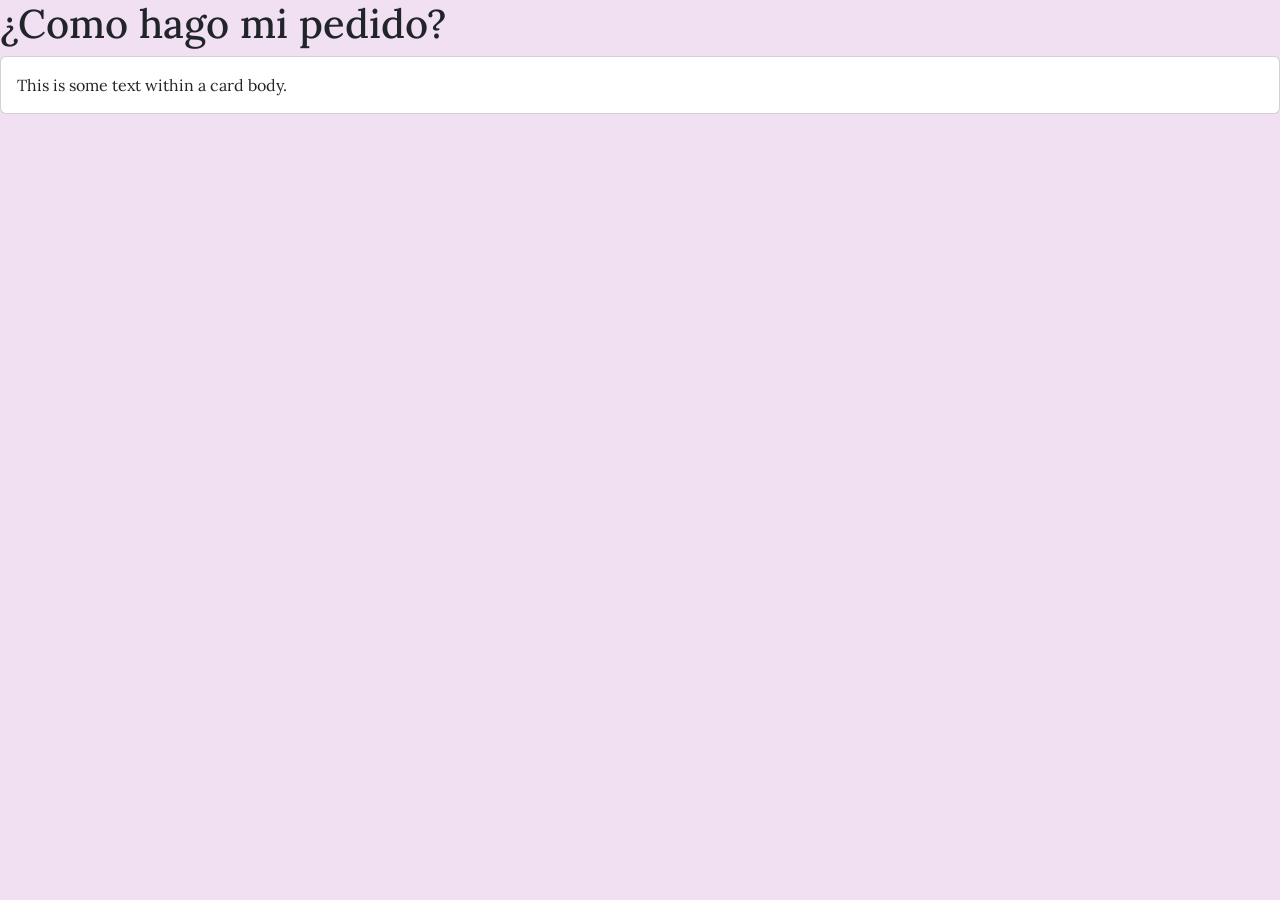
==== como-comprar.html @ d0961296 "Actualizacion" ====
<!DOCTYPE html>
<html lang="en">
    <!-- LO QUE NO SE VE -->
    <head bg-color>
        <meta charset="UTF-8">
        <meta name="viewport" content="width=device-width, initial-scale=1.0">

        <!-- BOOTSTRAP -->
        <link href="https://cdn.jsdelivr.net/npm/bootstrap@5.3.0/dist/css/bootstrap.min.css" rel="stylesheet">

        <!-- MI CSS -->
        <link rel="stylesheet" href="css/style.css">

        <!-- FUENTE TITULO -->
        <link rel="preconnect" href="https://fonts.googleapis.com">
        <link rel="preconnect" href="https://fonts.gstatic.com" crossorigin>
        <link href="https://fonts.googleapis.com/css2?family=Emilys+Candy&display=swap" rel="stylesheet">

        <!-- FUENTE GENERAL -->
        <link rel="preconnect" href="https://fonts.googleapis.com">
        <link rel="preconnect" href="https://fonts.gstatic.com" crossorigin>
        <link href="https://fonts.googleapis.com/css2?family=Lora:ital,wght@0,400..700;1,400..700&display=swap" rel="stylesheet">

        <title>¿Como comprar?</title>
    </head>

    <!-- LO QUE SE VE -->
    <body class="bg-color">
        <h1>¿Como hago mi pedido?</h1>
        <div class="card">
            <div class="card-body">
                This is some text within a card body.
            </div>
</div>
    </body>
</html>
---- css/style.css ----
/* FUENTE GENERAL */
:root {
    --bs-body-font-family: 'Lora', serif;
}

body {
    font-family: var(--bs-body-font-family);
}

/* FUENTE DEL TITULO */
.fuente-titulo {
    font-family: 'Emilys Candy', static;
}

/* BACKGROUND COLOR */
.bg-color{
    background-color: #F1E0F1;
}


/* COLOR SECUNDARIO */
.c-secundary {
    background-color: #E4C8E7;
}

.c-dropdown {
    background-color: #F2E8EE;
}

.c-footer {
    background-color: #231328;
}

.click:focus {
    background-color: white;
}

.t-color:focus {
    color: black;
}
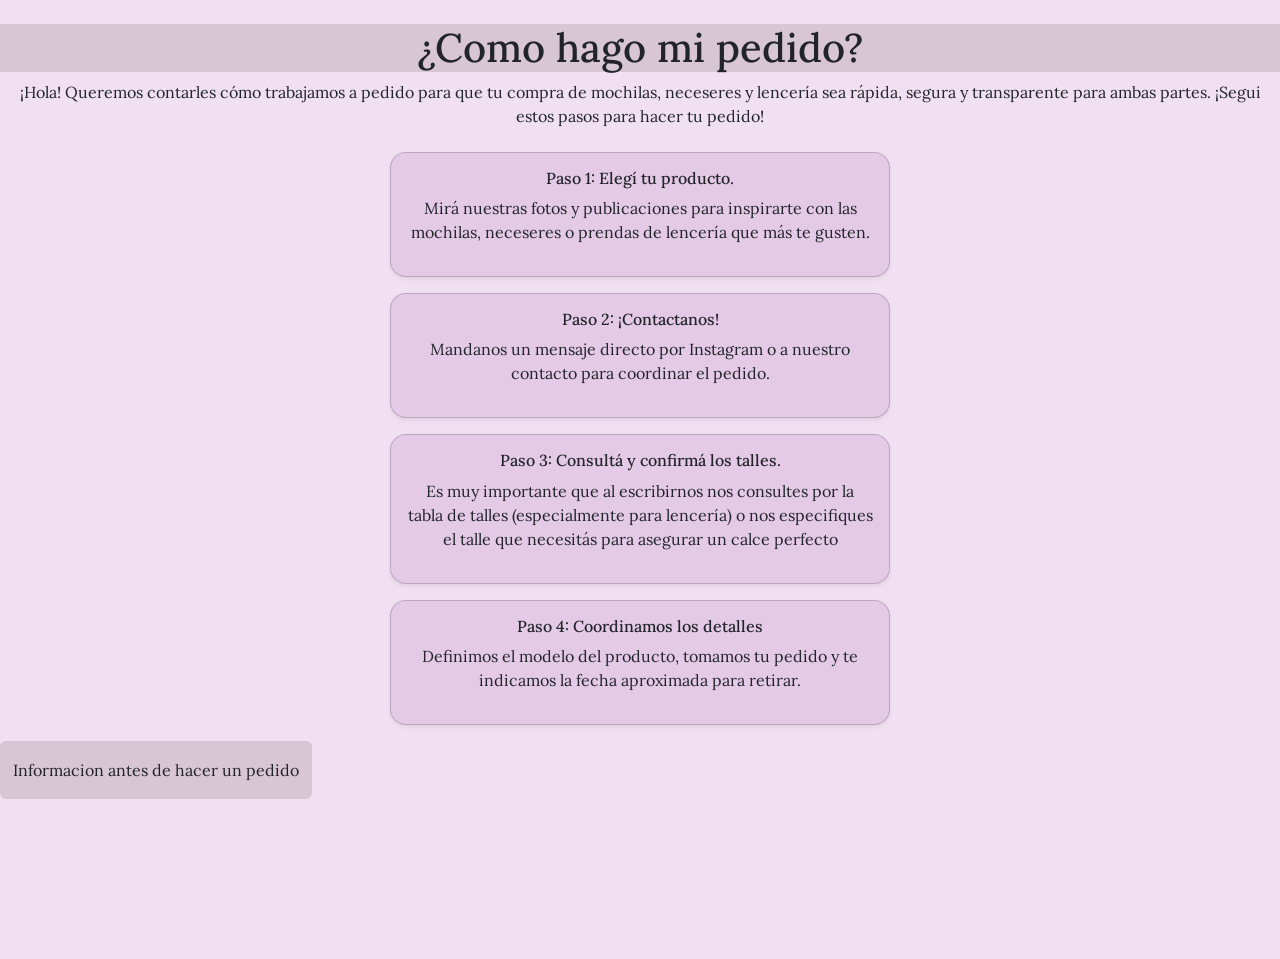
==== commit 0e3b4af8: "Actualizacion Nueva" ====
--- a/como-comprar.html
+++ b/como-comprar.html
@@ -25,12 +25,69 @@
     </head>
 
     <!-- LO QUE SE VE -->
-    <body class="bg-color">
-        <h1>¿Como hago mi pedido?</h1>
-        <div class="card">
-            <div class="card-body">
-                This is some text within a card body.
+    <body class="bg-color py-4">
+        <div>
+            <h1 class="text-center c-compras">¿Como hago mi pedido?</h1>
+            <p class="fs-6 text-center"> ¡Hola! Queremos contarles cómo trabajamos a pedido para que tu compra de mochilas, neceseres y lencería sea rápida, segura y transparente para ambas partes. ¡Segui estos pasos para hacer tu pedido!
+            </p>
+        </div>
+
+
+        <!-- Pasos para comprar -->
+        <section>
+            <div class="mt-4">
+
+                <!-- Paso 1 -->
+                <div class="card rounded-4 shadow-sm mb-3 mx-auto c-secundary" style="max-width: 500px;">
+                    <div class="card-body">
+                        <h6 class="text-center">Paso 1: Elegí tu producto. </h6>
+                        <p class="fs-6 text-center">Mirá nuestras fotos y publicaciones para inspirarte con las mochilas, neceseres o prendas de lencería que más te gusten.</p>
+                    </div>
+                    </div>
+
+                <!-- Paso 2 -->
+                <div class="card rounded-4 shadow-sm mb-3 mx-auto c-secundary" style="max-width: 500px;">
+                    <div class="card-body">
+                        <h6 class="text-center">Paso 2: ¡Contactanos! </h6>
+                        <p class="fs-6 text-center">Mandanos un mensaje directo por Instagram o a nuestro contacto para coordinar el pedido.</p>
+                    </div>
+                </div>
+                <!-- Paso 3 -->
+                <div class="card rounded-4 shadow-sm mb-3 mx-auto c-secundary" style="max-width: 500px;">
+                    <div class="card-body">
+                        <h6 class="text-center">Paso 3: Consultá y confirmá los talles. </h6>
+                        <p class="fs-6 text-center">Es muy importante que al escribirnos nos consultes por la tabla de talles (especialmente para lencería) o nos especifiques el talle que necesitás para asegurar un calce perfecto</p>
+                    </div>
+                </div>
+        
+
+                <!-- Paso 4 -->
+                <div class="card rounded-4 shadow-sm mb-3 mx-auto c-secundary" style="max-width: 500px;">
+                    <div class="card-body">
+                        <h6 class="text-center">Paso 4: Coordinamos los detalles </h6>
+                        <p class="fs-6 text-center"> Definimos el modelo del producto, tomamos tu pedido y te indicamos la fecha aproximada para retirar. </p>
+                    </div>
+                </div>
             </div>
-</div>
+        </section>
+
+        <!-- Condiciones para concretar la compra -->
+        <section>
+            <p>
+                <button class="btn py-3 c-compras" type="button" data-bs-toggle="collapse" data-bs-target="#collapseWidthExample" aria-expanded="false" aria-controls="collapseWidthExample">Informacion antes de hacer un pedido</button>
+            </p>
+            <div style="min-height: 120px;">
+                <div class="collapse collapse-horizontal" id="collapseWidthExample">
+                    <div class="card card-body" style="width: 600px;">
+                        Para confirmar la compra e iniciar la confección solicitamos una seña del 50%. Tené en cuenta que la seña congela el precio y no es reembolsable en caso de cancelación por parte del cliente, ya que con ella compramos los insumos para tu pedido. 
+                        Una vez listo tu producto, te avisamos para que saldes el 50% restante y coordinemos el retiro. (Los productos se entregan únicamente con el pago del total abonado).
+                        ¡Escribinos por privado y empezamos a armar tu pedido!
+                    </div>
+                </div>
+            </div>
+        </section>
+
+        <script src="https://cdn.jsdelivr.net/npm/bootstrap@5.3.3/dist/js/bootstrap.bundle.min.js" integrity="sha384-YvpcrYf0tY3lHB60NNkmXc5s9fDVZLESaAA55NDzOxhy9GkcIdslK1eN7N6jIeHz" crossorigin="anonymous"></script>
+    </body>
     </body>
 </html>
--- a/css/style.css
+++ b/css/style.css
@@ -20,7 +20,7 @@
 
 /* COLOR SECUNDARIO */
 .c-secundary {
-    background-color: #E4C8E7;
+    background-color: hsl(294, 39%, 85%); 
 }
 
 .c-dropdown {
@@ -31,6 +31,9 @@
     background-color: #231328;
 }
 
+.c-compras{
+    background-color: #D9C6D5;
+}
 .click:focus {
     background-color: white;
 }
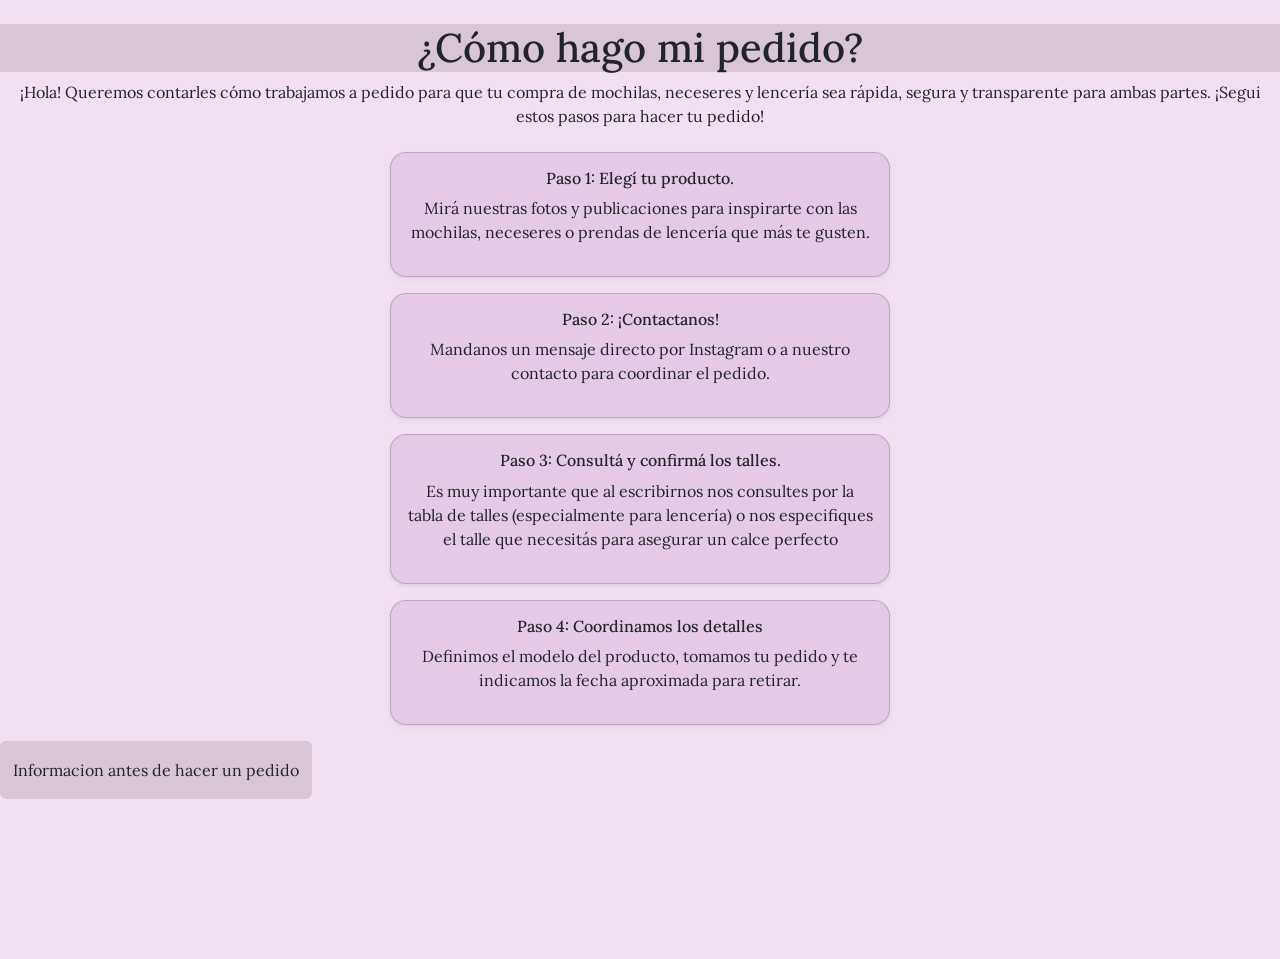
==== commit c1aed3d2: "Nueva Actualizacion" ====
--- a/como-comprar.html
+++ b/como-comprar.html
@@ -21,13 +21,13 @@
         <link rel="preconnect" href="https://fonts.gstatic.com" crossorigin>
         <link href="https://fonts.googleapis.com/css2?family=Lora:ital,wght@0,400..700;1,400..700&display=swap" rel="stylesheet">
 
-        <title>¿Como comprar?</title>
+        <title>¿Cómo comprar?</title>
     </head>
 
     <!-- LO QUE SE VE -->
     <body class="bg-color py-4">
         <div>
-            <h1 class="text-center c-compras">¿Como hago mi pedido?</h1>
+            <h1 class="text-center c-compras">¿Cómo hago mi pedido?</h1>
             <p class="fs-6 text-center"> ¡Hola! Queremos contarles cómo trabajamos a pedido para que tu compra de mochilas, neceseres y lencería sea rápida, segura y transparente para ambas partes. ¡Segui estos pasos para hacer tu pedido!
             </p>
         </div>
@@ -74,11 +74,11 @@
         <!-- Condiciones para concretar la compra -->
         <section>
             <p>
-                <button class="btn py-3 c-compras" type="button" data-bs-toggle="collapse" data-bs-target="#collapseWidthExample" aria-expanded="false" aria-controls="collapseWidthExample">Informacion antes de hacer un pedido</button>
+                <button class="btn py-3 c-compras border-1" type="button" data-bs-toggle="collapse" data-bs-target="#collapseWidthExample" aria-expanded="false" aria-controls="collapseWidthExample">Informacion antes de hacer un pedido</button>
             </p>
             <div style="min-height: 120px;">
                 <div class="collapse collapse-horizontal" id="collapseWidthExample">
-                    <div class="card card-body" style="width: 600px;">
+                    <div class="card card-body mw-100g c-compras">
                         Para confirmar la compra e iniciar la confección solicitamos una seña del 50%. Tené en cuenta que la seña congela el precio y no es reembolsable en caso de cancelación por parte del cliente, ya que con ella compramos los insumos para tu pedido. 
                         Una vez listo tu producto, te avisamos para que saldes el 50% restante y coordinemos el retiro. (Los productos se entregan únicamente con el pago del total abonado).
                         ¡Escribinos por privado y empezamos a armar tu pedido!
--- a/css/style.css
+++ b/css/style.css
@@ -1,3 +1,7 @@
+html {
+    scroll-behavior: smooth;
+}
+
 /* FUENTE GENERAL */
 :root {
     --bs-body-font-family: 'Lora', serif;
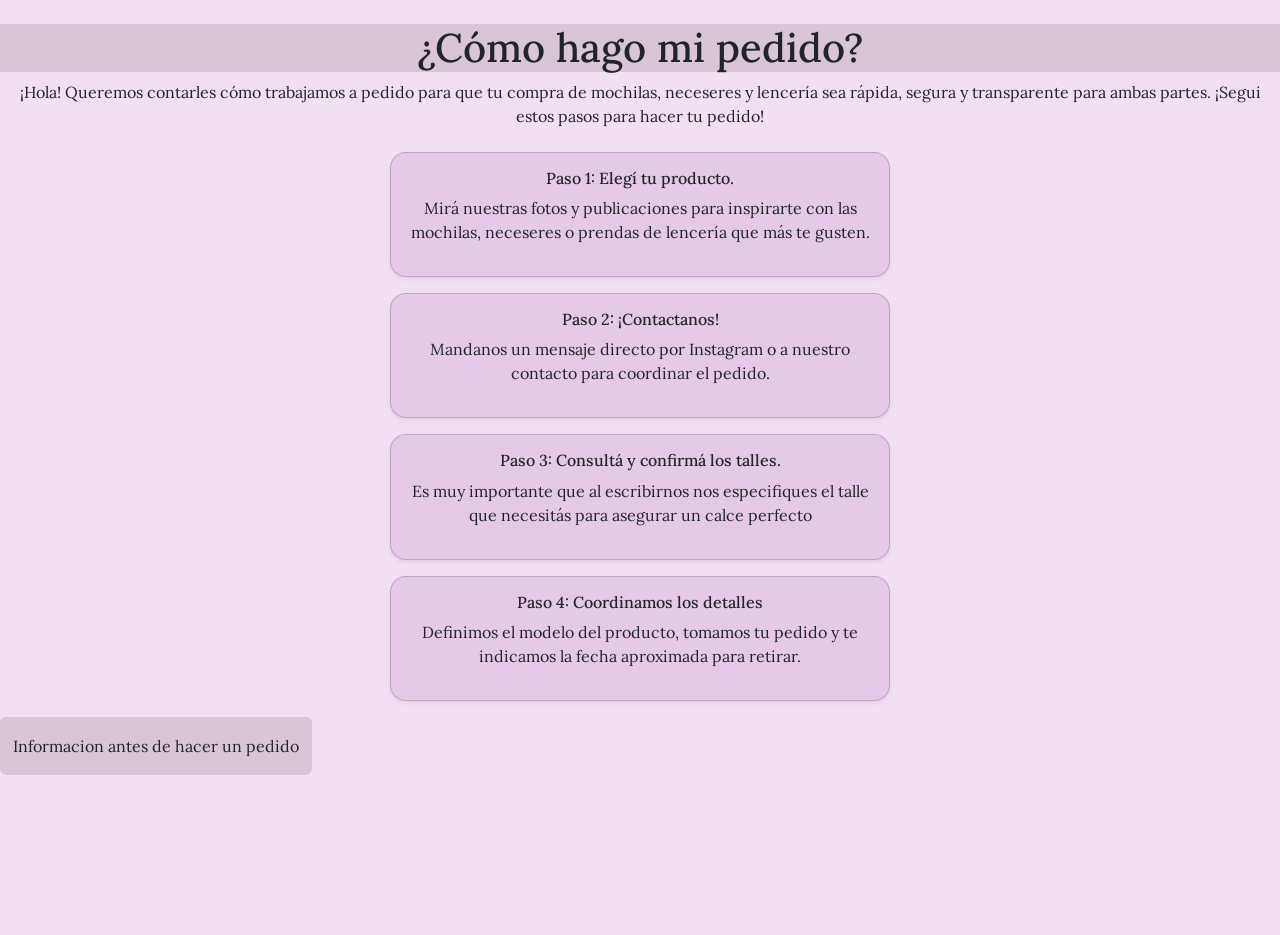
==== commit 7aff010a: "Ultima Actualizacion" ====
--- a/como-comprar.html
+++ b/como-comprar.html
@@ -56,7 +56,7 @@
                 <div class="card rounded-4 shadow-sm mb-3 mx-auto c-secundary" style="max-width: 500px;">
                     <div class="card-body">
                         <h6 class="text-center">Paso 3: Consultá y confirmá los talles. </h6>
-                        <p class="fs-6 text-center">Es muy importante que al escribirnos nos consultes por la tabla de talles (especialmente para lencería) o nos especifiques el talle que necesitás para asegurar un calce perfecto</p>
+                        <p class="fs-6 text-center">Es muy importante que al escribirnos nos especifiques el talle que necesitás para asegurar un calce perfecto</p>
                     </div>
                 </div>
         
